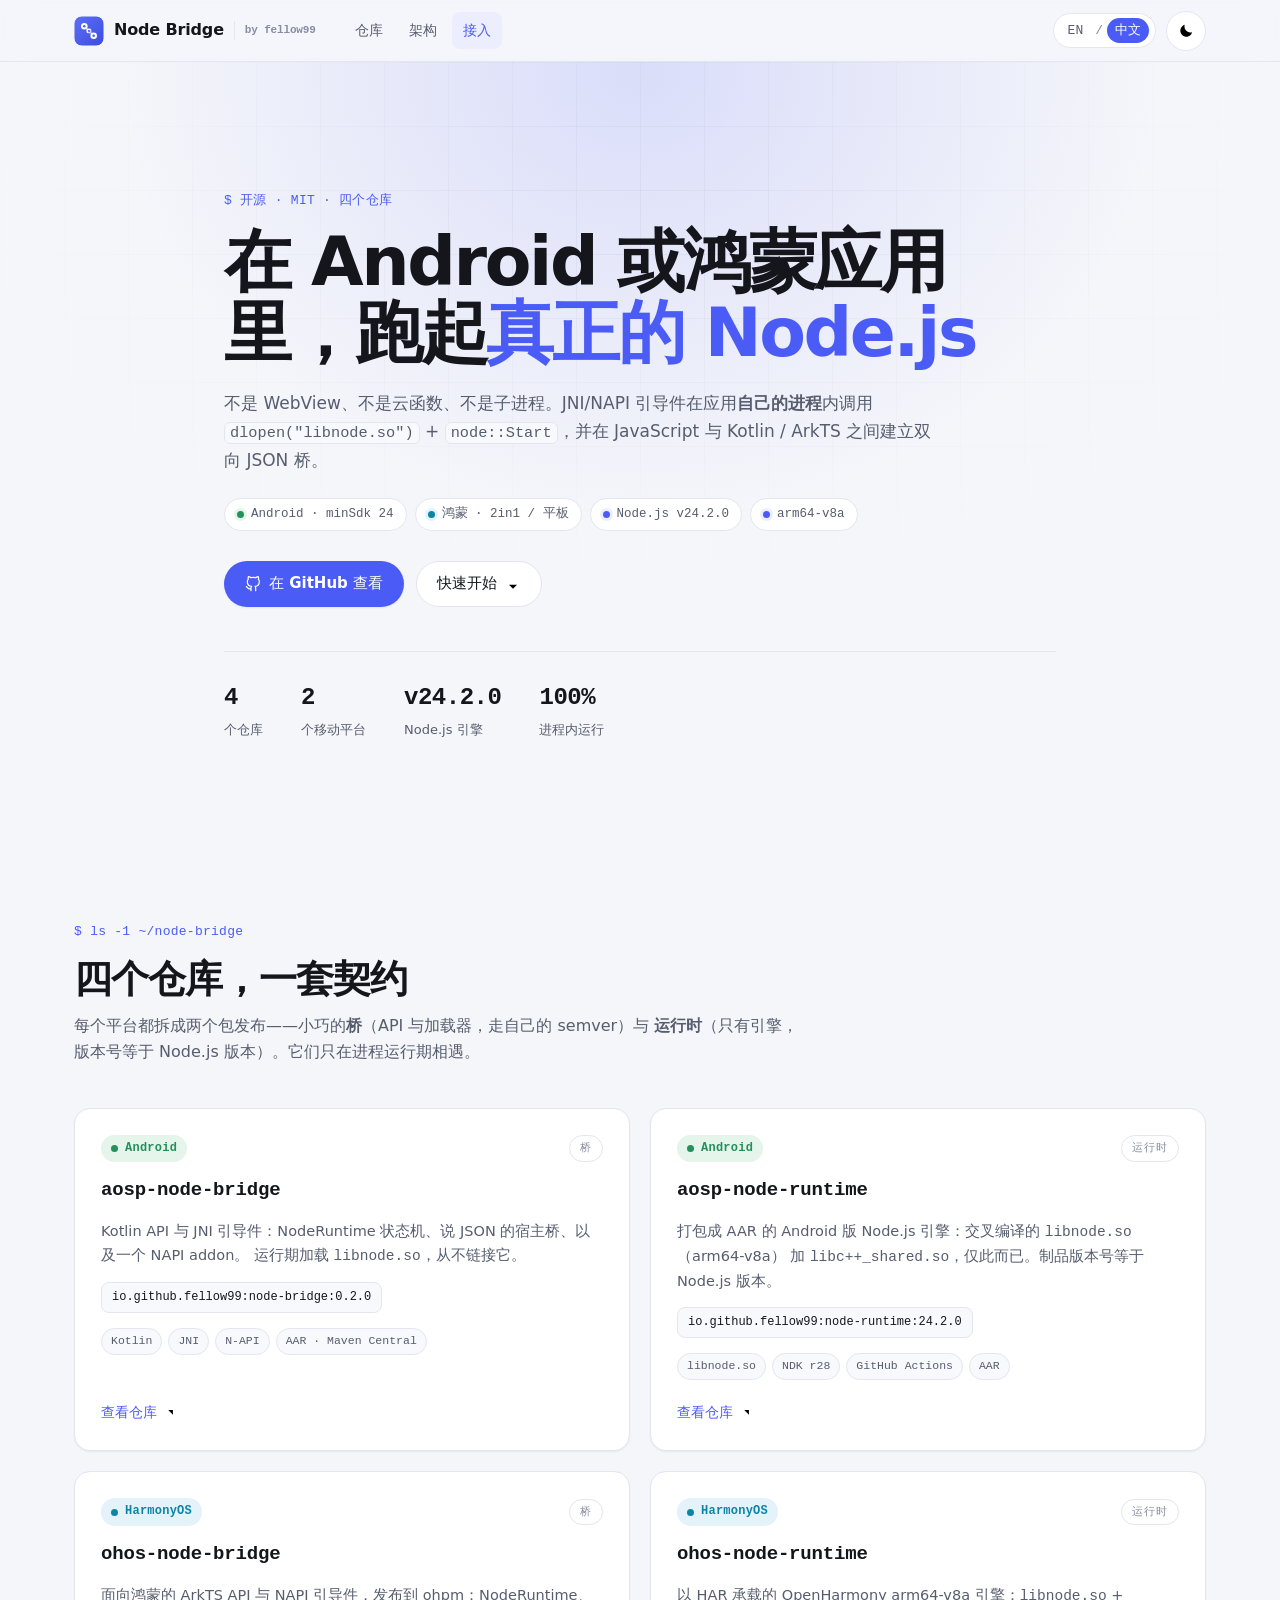
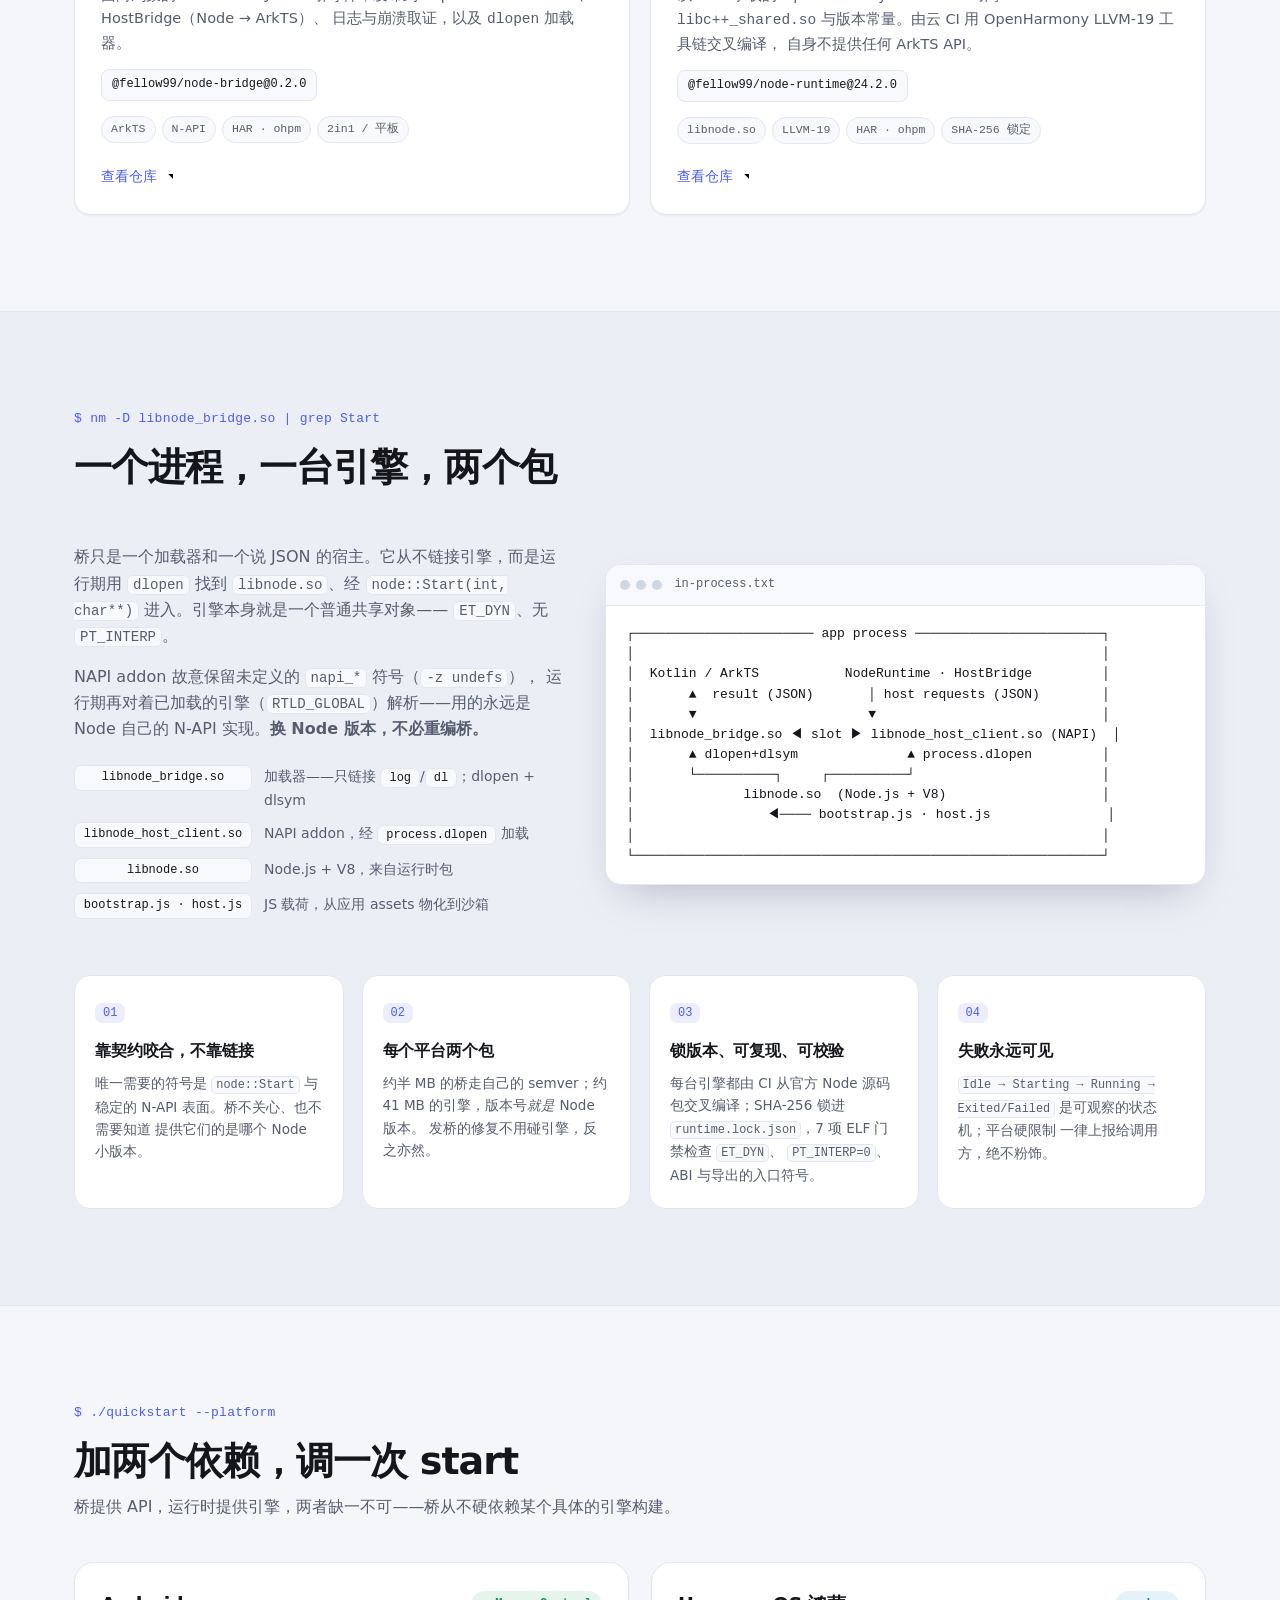
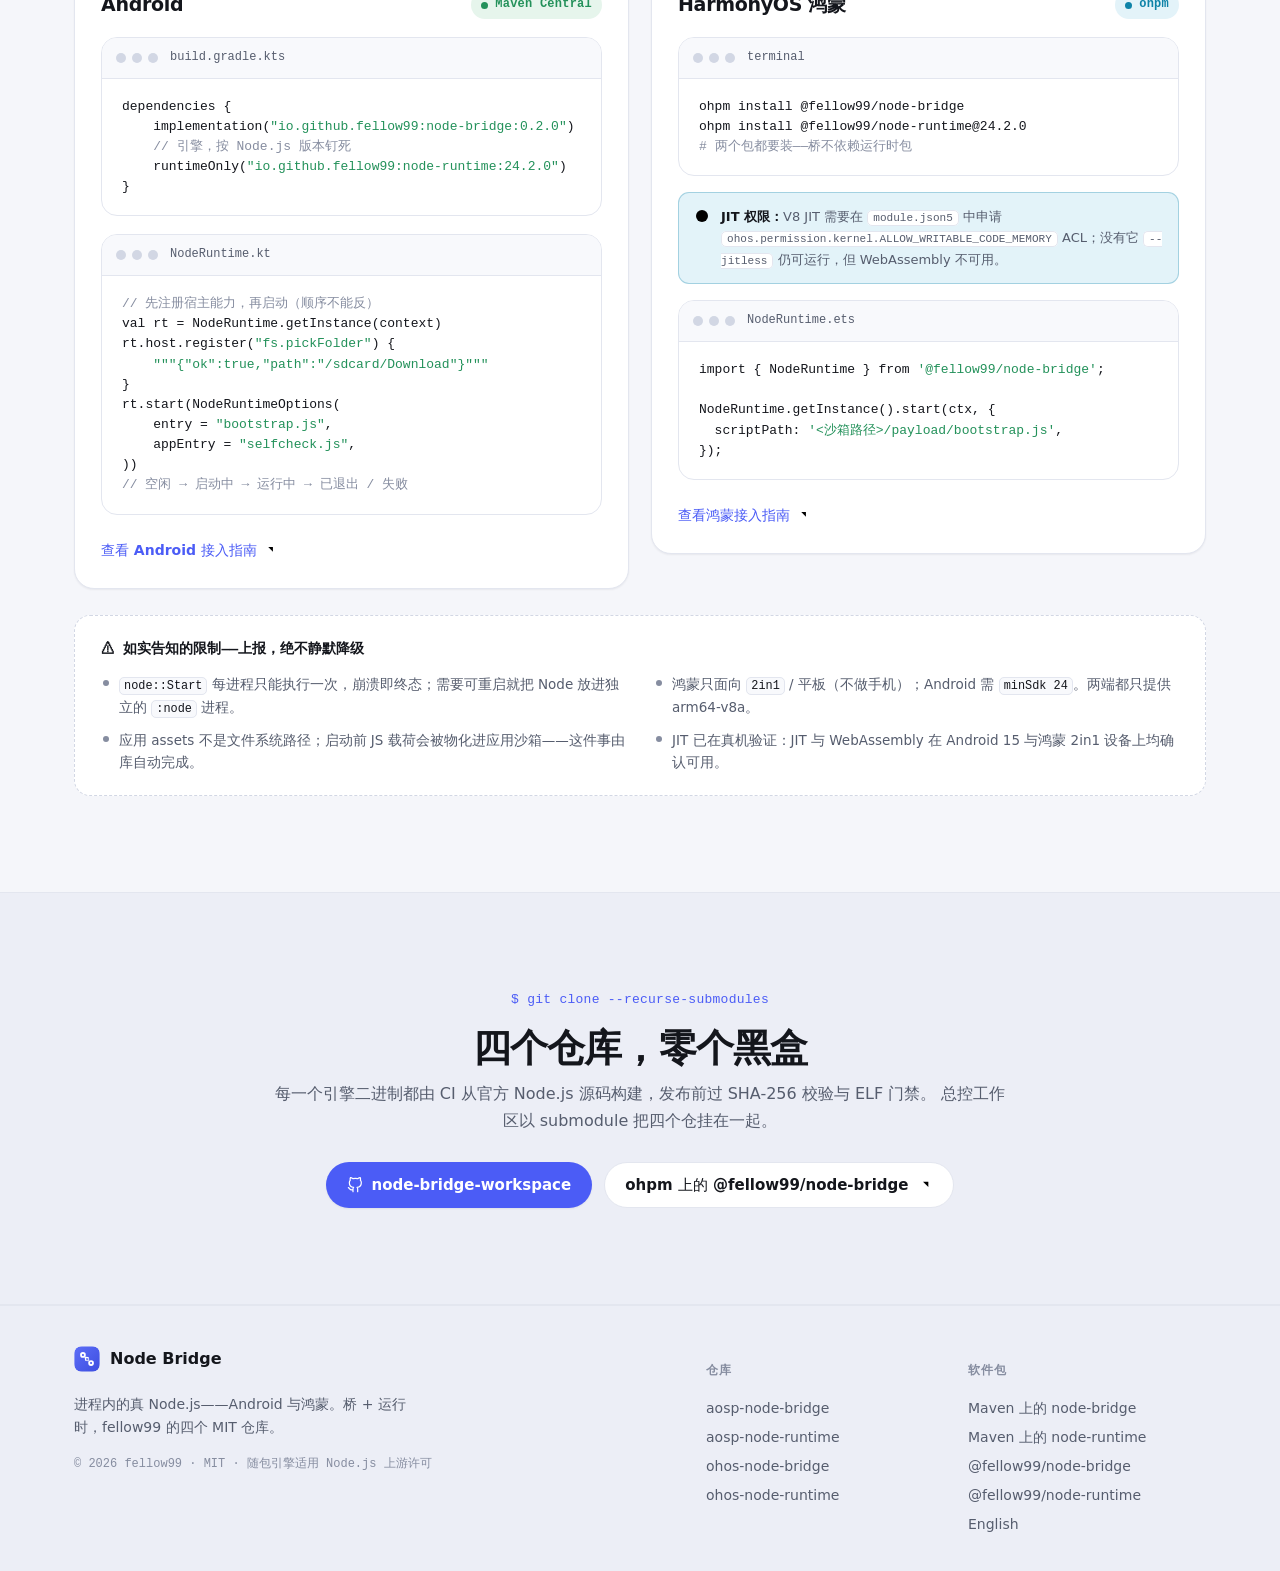
==== index_zh.html @ 724da97b "feat: add bilingual project website with light/dark themes - EN and 中文 static pages introducing the " ====
<!DOCTYPE html>
<html lang="zh-CN" data-theme="light">
<head>
<meta charset="UTF-8">
<meta name="viewport" content="width=device-width, initial-scale=1.0">
<meta name="color-scheme" content="light dark">
<title>Node Bridge — 在 Android 与鸿蒙应用内运行真正的 Node.js</title>
<meta name="description" content="把真正的 Node.js 运行时嵌进 Android 或鸿蒙应用自己的进程：JNI/NAPI 引导件以 dlopen(&quot;libnode.so&quot;) + node::Start 启动，并在 JavaScript 与 Kotlin / ArkTS 之间建立双向 JSON 桥。四个 MIT 仓库：每个平台各一个桥包与运行时包。">
<meta name="theme-color" media="(prefers-color-scheme: light)" content="#f5f6fa">
<meta name="theme-color" media="(prefers-color-scheme: dark)" content="#08090d">
<link rel="canonical" href="https://fellow99.github.io/node-bridge-website/index_zh.html">
<link rel="alternate" hreflang="en" href="https://fellow99.github.io/node-bridge-website/index.html">
<link rel="alternate" hreflang="zh-CN" href="https://fellow99.github.io/node-bridge-website/index_zh.html">
<link rel="alternate" hreflang="x-default" href="https://fellow99.github.io/node-bridge-website/index.html">
<meta property="og:type" content="website">
<meta property="og:site_name" content="Node Bridge">
<meta property="og:title" content="Node Bridge — 在 Android 与鸿蒙应用内运行真正的 Node.js">
<meta property="og:description" content="在应用自己的进程内 dlopen(&quot;libnode.so&quot;) + node::Start。Android（Maven）与鸿蒙（ohpm）各有桥包 + 运行时包，Node v24.2.0，MIT。">
<meta property="og:url" content="https://fellow99.github.io/node-bridge-website/index_zh.html">
<meta property="og:locale" content="zh_CN">
<meta property="og:locale:alternate" content="en_US">
<script>
  /* 首屏渲染前套用已保存的主题，避免闪烁。 */
  (function () {
    var root = document.documentElement;
    try {
      var t = localStorage.getItem('nodebridge-theme');
      if (t !== 'light' && t !== 'dark') {
        t = (window.matchMedia && window.matchMedia('(prefers-color-scheme: dark)').matches) ? 'dark' : 'light';
      }
      root.setAttribute('data-theme', t);
      root.classList.add('js');
      /* 兜底：若延迟脚本始终未执行，则照常显示内容。 */
      window.setTimeout(function () {
        if (!window.__nodebridgeReady) root.classList.remove('js');
      }, 2000);
    } catch (e) { /* 无操作：仍套用 CSS 默认主题 */ }
  })();
</script>
<link rel="stylesheet" href="style.css">
<link rel="icon" type="image/svg+xml" href="images/logo.svg">
</head>
<body>

<a class="skip-link" href="#main">跳到主要内容</a>

<svg class="svg-sprite" aria-hidden="true" focusable="false" style="position:absolute;width:0;height:0;overflow:hidden">
  <symbol id="i-github" viewBox="0 0 24 24">
    <path fill="none" stroke="currentColor" stroke-width="1.8" stroke-linecap="round" stroke-linejoin="round" d="M9 19c-5 1.5-5-2.5-7-3m14 6v-3.87a3.37 3.37 0 0 0-.94-2.61c3.14-.35 6.44-1.54 6.44-7A5.44 5.44 0 0 0 20 4.77 5.07 5.07 0 0 0 19.91 1S18.73.65 16 2.48a13.38 13.38 0 0 0-7 0C6.27.65 5.09 1 5.09 1A5.07 5.07 0 0 0 5 4.77a5.44 5.44 0 0 0-1.5 3.78c0 5.42 3.3 6.61 6.44 7A3.37 3.37 0 0 0 9 18.13V22"/>
  </symbol>
  <symbol id="i-sun" viewBox="0 0 24 24">
    <circle cx="12" cy="12" r="4.2"/>
    <path d="M12 2.5v2.2M12 19.3v2.2M2.5 12h2.2M19.3 12h2.2M5.2 5.2l1.6 1.6M17.2 17.2l1.6 1.6M18.8 5.2l-1.6 1.6M6.8 17.2l-1.6 1.6"/>
  </symbol>
  <symbol id="i-moon" viewBox="0 0 24 24">
    <path d="M20 14.5A8.5 8.5 0 0 1 9.5 4a8.5 8.5 0 1 0 10.5 10.5Z"/>
  </symbol>
  <symbol id="i-external" viewBox="0 0 24 24">
    <path d="M7 17 17 7M9 7h8v8"/>
  </symbol>
  <symbol id="i-arrow" viewBox="0 0 24 24">
    <path d="M12 5v14M6 13l6 6 6-6"/>
  </symbol>
  <symbol id="i-info" viewBox="0 0 24 24">
    <circle cx="12" cy="12" r="9"/>
    <path d="M12 11v5M12 7.6v.2"/>
  </symbol>
</svg>

<header class="site-header">
  <div class="header-inner">
    <a class="brand" href="#top" aria-label="Node Bridge — 回到顶部">
      <img class="brand-logo" src="images/logo.svg" alt="">
      <span class="brand-name">Node Bridge</span>
      <span class="brand-by">by fellow99</span>
    </a>

    <nav class="nav" aria-label="章节">
      <a href="#repos" data-nav>仓库</a>
      <a href="#architecture" data-nav>架构</a>
      <a href="#install" data-nav>接入</a>
    </nav>

    <div class="controls">
      <div class="lang-switch" role="group" aria-label="语言">
        <a class="lang" href="index.html" hreflang="en">EN</a>
        <span class="lang-sep" aria-hidden="true">/</span>
        <a class="lang is-active" href="index_zh.html" hreflang="zh-CN" aria-current="page">中文</a>
      </div>

      <button class="theme-toggle" id="themeToggle" type="button"
              aria-label="切换到暗色主题"
              data-label-dark="切换到暗色主题"
              data-label-light="切换到亮色主题">
        <svg class="icon-sun" aria-hidden="true"><use href="#i-sun"></use></svg>
        <svg class="icon-moon" aria-hidden="true"><use href="#i-moon"></use></svg>
      </button>
    </div>
  </div>
</header>

<main id="main">

  <!-- ============================== HERO ============================== -->
  <section class="hero" id="top">
    <div class="container hero-inner">
      <p class="eyebrow reveal">开源 · MIT · 四个仓库</p>
      <h1 class="hero-title reveal">在 Android 或鸿蒙应用里，跑起<span class="accent">真正的 Node.js</span></h1>
      <p class="hero-lede reveal">
        不是 WebView、不是云函数、不是子进程。JNI/NAPI 引导件在应用<strong>自己的进程</strong>内调用
        <code>dlopen(&quot;libnode.so&quot;)</code> + <code>node::Start</code>，并在 JavaScript 与
        Kotlin / ArkTS 之间建立双向 JSON 桥。
      </p>

      <ul class="chip-row reveal" aria-label="目标平台">
        <li class="chip"><span class="dot dot-android" aria-hidden="true"></span>Android · minSdk 24</li>
        <li class="chip"><span class="dot dot-harmony" aria-hidden="true"></span>鸿蒙 · 2in1 / 平板</li>
        <li class="chip"><span class="dot dot-node" aria-hidden="true"></span>Node.js v24.2.0</li>
        <li class="chip"><span class="dot dot-node" aria-hidden="true"></span>arm64-v8a</li>
      </ul>

      <div class="hero-actions reveal">
        <a class="btn btn-primary" href="https://github.com/fellow99/node-bridge-workspace" target="_blank" rel="noopener">
          <svg aria-hidden="true"><use href="#i-github"></use></svg>
          在 GitHub 查看
        </a>
        <a class="btn btn-ghost" href="#install">
          快速开始
          <svg aria-hidden="true"><use href="#i-arrow"></use></svg>
        </a>
      </div>

      <ul class="stat-strip reveal">
        <li><span class="stat-num">4</span><span class="stat-label">个仓库</span></li>
        <li><span class="stat-num">2</span><span class="stat-label">个移动平台</span></li>
        <li><span class="stat-num">v24.2.0</span><span class="stat-label">Node.js 引擎</span></li>
        <li><span class="stat-num">100%</span><span class="stat-label">进程内运行</span></li>
      </ul>
    </div>
  </section>

  <!-- ============================ REPOS =============================== -->
  <section class="section" id="repos">
    <div class="container">
      <header class="section-head reveal">
        <p class="eyebrow">ls -1 ~/node-bridge</p>
        <h2 class="section-title">四个仓库，一套契约</h2>
        <p class="section-lede">
          每个平台都拆成两个包发布——小巧的<strong>桥</strong>（API 与加载器，走自己的 semver）与
          <strong>运行时</strong>（只有引擎，版本号等于 Node.js 版本）。它们只在进程运行期相遇。
        </p>
      </header>

      <div class="repo-grid">

        <a class="repo-card reveal" href="https://github.com/fellow99/aosp-node-bridge" target="_blank" rel="noopener">
          <div class="card-top">
            <span class="plat-badge plat-android"><span class="dot" aria-hidden="true"></span>Android</span>
            <span class="role-pill">桥</span>
          </div>
          <h3 class="repo-title">aosp-node-bridge</h3>
          <p class="repo-desc">
            Kotlin API 与 JNI 引导件：NodeRuntime 状态机、说 JSON 的宿主桥、以及一个 NAPI addon。
            运行期加载 <code>libnode.so</code>，从不链接它。
          </p>
          <code class="coord-chip">io.github.fellow99:node-bridge:0.2.0</code>
          <ul class="card-tags">
            <li>Kotlin</li><li>JNI</li><li>N-API</li><li>AAR · Maven Central</li>
          </ul>
          <span class="card-link">查看仓库 <svg aria-hidden="true"><use href="#i-external"></use></svg></span>
        </a>

        <a class="repo-card reveal" href="https://github.com/fellow99/aosp-node-runtime" target="_blank" rel="noopener">
          <div class="card-top">
            <span class="plat-badge plat-android"><span class="dot" aria-hidden="true"></span>Android</span>
            <span class="role-pill">运行时</span>
          </div>
          <h3 class="repo-title">aosp-node-runtime</h3>
          <p class="repo-desc">
            打包成 AAR 的 Android 版 Node.js 引擎：交叉编译的 <code>libnode.so</code>（arm64-v8a）
            加 <code>libc++_shared.so</code>，仅此而已。制品版本号等于 Node.js 版本。
          </p>
          <code class="coord-chip">io.github.fellow99:node-runtime:24.2.0</code>
          <ul class="card-tags">
            <li>libnode.so</li><li>NDK r28</li><li>GitHub Actions</li><li>AAR</li>
          </ul>
          <span class="card-link">查看仓库 <svg aria-hidden="true"><use href="#i-external"></use></svg></span>
        </a>

        <a class="repo-card reveal" href="https://github.com/fellow99/ohos-node-bridge" target="_blank" rel="noopener">
          <div class="card-top">
            <span class="plat-badge plat-harmony"><span class="dot" aria-hidden="true"></span>HarmonyOS</span>
            <span class="role-pill">桥</span>
          </div>
          <h3 class="repo-title">ohos-node-bridge</h3>
          <p class="repo-desc">
            面向鸿蒙的 ArkTS API 与 NAPI 引导件，发布到 ohpm：NodeRuntime、HostBridge（Node → ArkTS）、
            日志与崩溃取证，以及 <code>dlopen</code> 加载器。
          </p>
          <code class="coord-chip">@fellow99/node-bridge@0.2.0</code>
          <ul class="card-tags">
            <li>ArkTS</li><li>N-API</li><li>HAR · ohpm</li><li>2in1 / 平板</li>
          </ul>
          <span class="card-link">查看仓库 <svg aria-hidden="true"><use href="#i-external"></use></svg></span>
        </a>

        <a class="repo-card reveal" href="https://github.com/fellow99/ohos-node-runtime" target="_blank" rel="noopener">
          <div class="card-top">
            <span class="plat-badge plat-harmony"><span class="dot" aria-hidden="true"></span>HarmonyOS</span>
            <span class="role-pill">运行时</span>
          </div>
          <h3 class="repo-title">ohos-node-runtime</h3>
          <p class="repo-desc">
            以 HAR 承载的 OpenHarmony arm64-v8a 引擎：<code>libnode.so</code> +
            <code>libc++_shared.so</code> 与版本常量。由云 CI 用 OpenHarmony LLVM-19 工具链交叉编译，
            自身不提供任何 ArkTS API。
          </p>
          <code class="coord-chip">@fellow99/node-runtime@24.2.0</code>
          <ul class="card-tags">
            <li>libnode.so</li><li>LLVM-19</li><li>HAR · ohpm</li><li>SHA-256 锁定</li>
          </ul>
          <span class="card-link">查看仓库 <svg aria-hidden="true"><use href="#i-external"></use></svg></span>
        </a>

      </div>
    </div>
  </section>

  <!-- ========================== ARCHITECTURE ========================== -->
  <section class="section tint-bg" id="architecture">
    <div class="container">
      <header class="section-head reveal">
        <p class="eyebrow">nm -D libnode_bridge.so | grep Start</p>
        <h2 class="section-title">一个进程，一台引擎，两个包</h2>
      </header>

      <div class="arch-grid">
        <div class="arch-copy reveal">
          <p>
            桥只是一个加载器和一个说 JSON 的宿主。它从不链接引擎，而是运行期用
            <code>dlopen</code> 找到 <code>libnode.so</code>、经
            <code>node::Start(int, char**)</code> 进入。引擎本身就是一个普通共享对象——
            <code>ET_DYN</code>、无 <code>PT_INTERP</code>。
          </p>
          <p>
            NAPI addon 故意保留未定义的 <code>napi_*</code> 符号（<code>-z undefs</code>），
            运行期再对着已加载的引擎（<code>RTLD_GLOBAL</code>）解析——用的永远是 Node 自己的
            N-API 实现。<strong>换 Node 版本，不必重编桥。</strong>
          </p>
          <ul class="legend">
            <li><code>libnode_bridge.so</code><span>加载器——只链接 <code>log</code>/<code>dl</code>；dlopen + dlsym</span></li>
            <li><code>libnode_host_client.so</code><span>NAPI addon，经 <code>process.dlopen</code> 加载</span></li>
            <li><code>libnode.so</code><span>Node.js + V8，来自运行时包</span></li>
            <li><code>bootstrap.js · host.js</code><span>JS 载荷，从应用 assets 物化到沙箱</span></li>
          </ul>
        </div>

        <figure class="codewin reveal" aria-label="进程内架构示意图">
          <div class="codewin-bar">
            <span class="codewin-dots" aria-hidden="true"><i></i><i></i><i></i></span>
            <span class="codewin-name">in-process.txt</span>
          </div>
<pre class="codewin-body" aria-hidden="true">┌─────────────────────── app process ────────────────────────┐
│                                                            │
│  Kotlin / ArkTS           NodeRuntime · HostBridge         │
│       ▲  result (JSON)       │ host requests (JSON)        │
│       ▼                      ▼                             │
│  libnode_bridge.so ◀ slot ▶ libnode_host_client.so (NAPI)  │
│       ▲ dlopen+dlsym              ▲ process.dlopen         │
│       └──────────┐     ┌──────────┘                        │
│              libnode.so  (Node.js + V8)                    │
│                 ◀──── bootstrap.js · host.js               │
│                                                            │
└────────────────────────────────────────────────────────────┘</pre>
        </figure>
      </div>

      <div class="principles">
        <article class="principle reveal">
          <span class="principle-num">01</span>
          <h3>靠契约咬合，不靠链接</h3>
          <p>
            唯一需要的符号是 <code>node::Start</code> 与稳定的 N-API 表面。桥不关心、也不需要知道
            提供它们的是哪个 Node 小版本。
          </p>
        </article>
        <article class="principle reveal">
          <span class="principle-num">02</span>
          <h3>每个平台两个包</h3>
          <p>
            约半 MB 的桥走自己的 semver；约 41&nbsp;MB 的引擎，版本号<em>就是</em> Node 版本。
            发桥的修复不用碰引擎，反之亦然。
          </p>
        </article>
        <article class="principle reveal">
          <span class="principle-num">03</span>
          <h3>锁版本、可复现、可校验</h3>
          <p>
            每台引擎都由 CI 从官方 Node 源码包交叉编译；SHA-256 锁进
            <code>runtime.lock.json</code>，7 项 ELF 门禁检查 <code>ET_DYN</code>、
            <code>PT_INTERP=0</code>、ABI 与导出的入口符号。
          </p>
        </article>
        <article class="principle reveal">
          <span class="principle-num">04</span>
          <h3>失败永远可见</h3>
          <p>
            <code>Idle → Starting → Running → Exited/Failed</code> 是可观察的状态机；平台硬限制
            一律上报给调用方，绝不粉饰。
          </p>
        </article>
      </div>
    </div>
  </section>

  <!-- ============================ INSTALL ============================= -->
  <section class="section" id="install">
    <div class="container">
      <header class="section-head reveal">
        <p class="eyebrow">./quickstart --platform</p>
        <h2 class="section-title">加两个依赖，调一次 start</h2>
        <p class="section-lede">
          桥提供 API，运行时提供引擎，两者缺一不可——桥从不硬依赖某个具体的引擎构建。
        </p>
      </header>

      <div class="install-grid">

        <article class="install-card reveal">
          <div class="install-head">
            <h3>Android</h3>
            <span class="plat-badge plat-android"><span class="dot" aria-hidden="true"></span>Maven Central</span>
          </div>

          <figure class="codewin">
            <div class="codewin-bar">
              <span class="codewin-dots" aria-hidden="true"><i></i><i></i><i></i></span>
              <span class="codewin-name">build.gradle.kts</span>
            </div>
<pre class="codewin-body">dependencies {
    implementation(<span class="s">"io.github.fellow99:node-bridge:0.2.0"</span>)
    <span class="c">// 引擎，按 Node.js 版本钉死</span>
    runtimeOnly(<span class="s">"io.github.fellow99:node-runtime:24.2.0"</span>)
}</pre>
          </figure>

          <figure class="codewin">
            <div class="codewin-bar">
              <span class="codewin-dots" aria-hidden="true"><i></i><i></i><i></i></span>
              <span class="codewin-name">NodeRuntime.kt</span>
            </div>
<pre class="codewin-body"><span class="c">// 先注册宿主能力，再启动（顺序不能反）</span>
val rt = NodeRuntime.getInstance(context)
rt.host.register(<span class="s">"fs.pickFolder"</span>) {
    <span class="s">"""{"ok":true,"path":"/sdcard/Download"}"""</span>
}
rt.start(NodeRuntimeOptions(
    entry = <span class="s">"bootstrap.js"</span>,
    appEntry = <span class="s">"selfcheck.js"</span>,
))
<span class="c">// 空闲 → 启动中 → 运行中 → 已退出 / 失败</span></pre>
          </figure>

          <a class="card-link" href="https://github.com/fellow99/aosp-node-bridge/blob/main/README_zh.md#快速开始" target="_blank" rel="noopener">
            查看 Android 接入指南 <svg aria-hidden="true"><use href="#i-external"></use></svg>
          </a>
        </article>

        <article class="install-card reveal">
          <div class="install-head">
            <h3>HarmonyOS 鸿蒙</h3>
            <span class="plat-badge plat-harmony"><span class="dot" aria-hidden="true"></span>ohpm</span>
          </div>

          <figure class="codewin">
            <div class="codewin-bar">
              <span class="codewin-dots" aria-hidden="true"><i></i><i></i><i></i></span>
              <span class="codewin-name">terminal</span>
            </div>
<pre class="codewin-body">ohpm install @fellow99/node-bridge
ohpm install @fellow99/node-runtime@24.2.0
<span class="c"># 两个包都要装——桥不依赖运行时包</span></pre>
          </figure>

          <div class="callout">
            <span class="callout-icon" aria-hidden="true"><svg><use href="#i-info"></use></svg></span>
            <span>
              <strong>JIT 权限：</strong>V8 JIT 需要在 <code>module.json5</code> 中申请
              <code>ohos.permission.kernel.ALLOW_WRITABLE_CODE_MEMORY</code> ACL；没有它
              <code>--jitless</code> 仍可运行，但 WebAssembly 不可用。
            </span>
          </div>

          <figure class="codewin">
            <div class="codewin-bar">
              <span class="codewin-dots" aria-hidden="true"><i></i><i></i><i></i></span>
              <span class="codewin-name">NodeRuntime.ets</span>
            </div>
<pre class="codewin-body">import { NodeRuntime } from <span class="s">'@fellow99/node-bridge'</span>;

NodeRuntime.getInstance().start(ctx, {
  scriptPath: <span class="s">'&lt;沙箱路径&gt;/payload/bootstrap.js'</span>,
});</pre>
          </figure>

          <a class="card-link" href="https://github.com/fellow99/ohos-node-bridge#消费方接入三步" target="_blank" rel="noopener">
            查看鸿蒙接入指南 <svg aria-hidden="true"><use href="#i-external"></use></svg>
          </a>
        </article>

      </div>

      <div class="constraints reveal">
        <h3>如实告知的限制——上报，绝不静默降级</h3>
        <ul>
          <li><code>node::Start</code> 每进程只能执行一次，崩溃即终态；需要可重启就把 Node 放进独立的 <code>:node</code> 进程。</li>
          <li>鸿蒙只面向 <code>2in1</code> / 平板（不做手机）；Android 需 <code>minSdk 24</code>。两端都只提供 arm64-v8a。</li>
          <li>应用 assets 不是文件系统路径；启动前 JS 载荷会被物化进应用沙箱——这件事由库自动完成。</li>
          <li>JIT 已在真机验证：JIT 与 WebAssembly 在 Android 15 与鸿蒙 2in1 设备上均确认可用。</li>
        </ul>
      </div>
    </div>
  </section>

  <!-- ============================ CTA BAND ============================ -->
  <section class="section tint-bg cta-band">
    <div class="container">
      <header class="section-head reveal">
        <p class="eyebrow">git clone --recurse-submodules</p>
        <h2 class="section-title">四个仓库，零个黑盒</h2>
        <p class="section-lede">
          每一个引擎二进制都由 CI 从官方 Node.js 源码构建，发布前过 SHA-256 校验与 ELF 门禁。
          总控工作区以 submodule 把四个仓挂在一起。
        </p>
      </header>
      <div class="hero-actions reveal">
        <a class="btn btn-primary" href="https://github.com/fellow99/node-bridge-workspace" target="_blank" rel="noopener">
          <svg aria-hidden="true"><use href="#i-github"></use></svg>
          node-bridge-workspace
        </a>
        <a class="btn btn-ghost" href="https://ohpm.openharmony.cn/#/cn/detail/@fellow99%2Fnode-bridge" target="_blank" rel="noopener">
          ohpm 上的 @fellow99/node-bridge
          <svg aria-hidden="true"><use href="#i-external"></use></svg>
        </a>
      </div>
    </div>
  </section>

</main>

<footer class="site-footer">
  <div class="container footer-grid">
    <div>
      <div class="footer-brand">
        <img class="brand-logo" src="images/logo.svg" alt="">
        <span>Node Bridge</span>
      </div>
      <p class="footer-one">进程内的真 Node.js——Android 与鸿蒙。桥 + 运行时，fellow99 的四个 MIT 仓库。</p>
      <p class="footer-copy">© <span data-year>2026</span> fellow99 · MIT · 随包引擎适用 Node.js 上游许可</p>
    </div>

    <div class="footer-cols">
      <nav class="footer-col" aria-label="仓库">
        <h4>仓库</h4>
        <a href="https://github.com/fellow99/aosp-node-bridge" target="_blank" rel="noopener">aosp-node-bridge</a>
        <a href="https://github.com/fellow99/aosp-node-runtime" target="_blank" rel="noopener">aosp-node-runtime</a>
        <a href="https://github.com/fellow99/ohos-node-bridge" target="_blank" rel="noopener">ohos-node-bridge</a>
        <a href="https://github.com/fellow99/ohos-node-runtime" target="_blank" rel="noopener">ohos-node-runtime</a>
      </nav>
      <nav class="footer-col" aria-label="包">
        <h4>软件包</h4>
        <a href="https://central.sonatype.com/artifact/io.github.fellow99/node-bridge" target="_blank" rel="noopener">Maven 上的 node-bridge</a>
        <a href="https://central.sonatype.com/artifact/io.github.fellow99/node-runtime" target="_blank" rel="noopener">Maven 上的 node-runtime</a>
        <a href="https://ohpm.openharmony.cn/#/cn/detail/@fellow99%2Fnode-bridge" target="_blank" rel="noopener">@fellow99/node-bridge</a>
        <a href="https://ohpm.openharmony.cn/#/cn/detail/@fellow99%2Fnode-runtime" target="_blank" rel="noopener">@fellow99/node-runtime</a>
        <a href="index.html" hreflang="en">English</a>
      </nav>
    </div>
  </div>
</footer>

<script src="script.js"></script>
</body>
</html>
---- style.css ----
/* ============================================================
   Node Bridge — project site
   Aesthetic: "engineering index" — monospace labels, hairline
   borders, a single indigo accent, token-driven dual theme.
   Palette aligned with fellow99.github.io / dsh-desktop-website.
   No frameworks, no external requests, offline-safe.
   ============================================================ */

/* ---------- Design tokens: light (default) ---------- */
:root {
  color-scheme: light;
  --bg:          #f5f6fa;
  --bg-soft:     #eceef6;
  --surface:     #ffffff;
  --surface-2:   #f8f9fc;
  --text:        #14161c;
  --muted:       #565d6e;
  --faint:       #868da0;
  --hairline:    #e3e6ef;
  --hairline-strong: #d2d7e4;

  --accent:        #4b5cf6;
  --accent-strong: #3a4ae0;
  --accent-ink:    #ffffff;
  --accent-soft:   #eceefe;
  --accent-line:   rgba(75, 92, 246, 0.42);
  --glow:          rgba(75, 92, 246, 0.16);
  --grid:          rgba(20, 24, 50, 0.045);
  --header-bg:     rgba(245, 246, 250, 0.82);

  /* platform semantic hues (used sparingly: dot + small label) */
  --android:       #23915a;
  --android-soft:  #e6f5ec;
  --harmony:       #0e83a8;
  --harmony-soft:  #e3f3f9;

  --shadow-sm: 0 1px 2px rgba(16, 20, 40, 0.06);
  --shadow-md: 0 10px 30px -16px rgba(16, 20, 40, 0.28);
  --shadow-lg: 0 28px 64px -30px rgba(16, 20, 40, 0.36);
  --code-shadow: 0 18px 42px -18px rgba(16, 20, 40, 0.28);

  --radius:    16px;
  --radius-sm: 11px;
  --radius-xs: 8px;
  --radius-lg: 20px;
  --header-h:  62px;
  --container: 1180px;
  --ease:      cubic-bezier(0.22, 0.61, 0.36, 1);

  --font-sans: system-ui, -apple-system, "Segoe UI", Roboto, "Helvetica Neue",
               "PingFang SC", "Hiragino Sans GB", "Microsoft YaHei", "Noto Sans SC", sans-serif;
  --font-mono: ui-monospace, SFMono-Regular, "SF Mono", Menlo, Consolas,
               "Cascadia Code", "JetBrains Mono", "Fira Code", "Courier New", monospace;
}

/* ---------- Design tokens: dark ---------- */
html[data-theme="dark"] {
  color-scheme: dark;
  --bg:          #08090d;
  --bg-soft:     #0d0f16;
  --surface:     #101319;
  --surface-2:   #151922;
  --text:        #eceef4;
  --muted:       #9aa1b2;
  --faint:       #6b7286;
  --hairline:    #20242f;
  --hairline-strong: #2e3646;

  --accent:        #8290ff;
  --accent-strong: #95a7ff;
  --accent-ink:    #0a0b10;
  --accent-soft:   #161a29;
  --accent-line:   rgba(130, 144, 255, 0.48);
  --glow:          rgba(130, 144, 255, 0.20);
  --grid:          rgba(255, 255, 255, 0.035);
  --header-bg:     rgba(8, 9, 13, 0.78);

  --android:       #46c987;
  --android-soft:  #12241b;
  --harmony:       #44c6e6;
  --harmony-soft:  #0f242c;

  --shadow-sm: 0 1px 2px rgba(0, 0, 0, 0.45);
  --shadow-md: 0 12px 32px -16px rgba(0, 0, 0, 0.72);
  --shadow-lg: 0 32px 72px -32px rgba(0, 0, 0, 0.9);
  --code-shadow: 0 22px 48px -20px rgba(0, 0, 0, 0.75);
}

/* no-JS fallback: mirror the dark token set from the OS preference. */
@media (prefers-color-scheme: dark) {
  :root:not([data-theme]) {
    color-scheme: dark;
    --bg:#08090d; --bg-soft:#0d0f16; --surface:#101319; --surface-2:#151922;
    --text:#eceef4; --muted:#9aa1b2; --faint:#6b7286; --hairline:#20242f;
    --hairline-strong:#2e3646;
    --accent:#8290ff; --accent-strong:#95a7ff; --accent-ink:#0a0b10;
    --accent-soft:#161a29; --accent-line:rgba(130,144,255,.48);
    --glow:rgba(130,144,255,.20); --grid:rgba(255,255,255,.035);
    --header-bg:rgba(8,9,13,.78);
    --android:#46c987; --android-soft:#12241b;
    --harmony:#44c6e6; --harmony-soft:#0f242c;
    --shadow-sm:0 1px 2px rgba(0,0,0,.45);
    --shadow-md:0 12px 32px -16px rgba(0,0,0,.72);
    --shadow-lg:0 32px 72px -32px rgba(0,0,0,.9);
    --code-shadow:0 22px 48px -20px rgba(0,0,0,.75);
  }
}

/* ---------- Reset & base ---------- */
*, *::before, *::after { box-sizing: border-box; }

html {
  scroll-behavior: smooth;
  scroll-padding-top: calc(var(--header-h) + 20px);
  -webkit-text-size-adjust: 100%;
}

body {
  margin: 0;
  background: var(--bg);
  color: var(--text);
  font-family: var(--font-sans);
  font-size: 16px;
  line-height: 1.65;
  -webkit-font-smoothing: antialiased;
  text-rendering: optimizeLegibility;
  transition: background-color 0.3s var(--ease), color 0.3s var(--ease);
}

h1, h2, h3, p, ul, ol, figure { margin: 0; }
ul, ol { padding: 0; list-style: none; }
img, svg { display: block; }

a { color: var(--accent); text-decoration: none; }
a:hover { text-decoration: underline; }

code, pre { font-family: var(--font-mono); }

::selection { background: var(--accent); color: var(--accent-ink); }

:focus-visible {
  outline: 2px solid var(--accent);
  outline-offset: 3px;
  border-radius: 4px;
}

.skip-link {
  position: absolute;
  left: 12px; top: -60px;
  z-index: 200;
  padding: 0.55rem 1rem;
  background: var(--accent);
  color: var(--accent-ink);
  font-size: 0.85rem;
  font-weight: 600;
  border-radius: 0 0 var(--radius-xs) var(--radius-xs);
  transition: top 0.2s var(--ease);
}
.skip-link:focus { top: 0; }

.container {
  width: 100%;
  max-width: var(--container);
  margin-inline: auto;
  padding-inline: 24px;
}

/* ---------- Header ---------- */
.site-header {
  position: sticky;
  top: 0;
  z-index: 50;
  height: var(--header-h);
  border-bottom: 1px solid var(--hairline);
  background: var(--header-bg);
  -webkit-backdrop-filter: saturate(180%) blur(14px);
  backdrop-filter: saturate(180%) blur(14px);
}

.header-inner {
  display: flex;
  align-items: center;
  gap: 20px;
  height: 100%;
  max-width: var(--container);
  margin-inline: auto;
  padding-inline: 24px;
}

.brand {
  display: inline-flex;
  align-items: center;
  gap: 10px;
  color: var(--text);
  font-weight: 650;
  letter-spacing: -0.01em;
  white-space: nowrap;
}
.brand:hover { text-decoration: none; }
.brand-logo { width: 30px; height: 30px; border-radius: 8px; flex: none; }
.brand-name { font-size: 16px; }
.brand-by {
  font-family: var(--font-mono);
  font-size: 11px;
  color: var(--faint);
  border-left: 1px solid var(--hairline);
  padding-left: 10px;
}

.nav { display: flex; gap: 4px; margin-left: 8px; }
.nav a {
  color: var(--muted);
  font-size: 14px;
  padding: 7px 11px;
  border-radius: 8px;
  transition: color 0.2s var(--ease), background-color 0.2s var(--ease);
}
.nav a:hover { color: var(--text); background: var(--surface-2); text-decoration: none; }
.nav a.is-active { color: var(--accent); background: var(--accent-soft); }

.controls { display: flex; align-items: center; gap: 10px; margin-left: auto; }

.lang-switch {
  display: inline-flex;
  align-items: center;
  gap: 4px;
  font-family: var(--font-mono);
  font-size: 13px;
  border: 1px solid var(--hairline);
  border-radius: 999px;
  padding: 4px 6px;
  background: var(--surface);
}
.lang {
  color: var(--muted);
  padding: 2px 8px;
  border-radius: 999px;
  transition: color 0.2s var(--ease), background-color 0.2s var(--ease);
}
.lang:hover { color: var(--text); text-decoration: none; }
.lang.is-active { color: var(--accent-ink); background: var(--accent); }
.lang-sep { color: var(--faint); }

.theme-toggle {
  display: inline-grid;
  place-items: center;
  width: 40px;
  height: 40px;
  border: 1px solid var(--hairline);
  border-radius: 999px;
  background: var(--surface);
  color: var(--text);
  cursor: pointer;
  transition: border-color 0.2s var(--ease), transform 0.2s var(--ease);
}
.theme-toggle:hover { border-color: var(--accent-line); transform: translateY(-1px); }
.theme-toggle svg { width: 17px; height: 17px; }
.theme-toggle .icon-sun { display: none; }
.theme-toggle .icon-moon { display: block; }
html[data-theme="dark"] .theme-toggle .icon-sun { display: block; }
html[data-theme="dark"] .theme-toggle .icon-moon { display: none; }

/* ---------- Hero ---------- */
.hero {
  position: relative;
  overflow: hidden;
  padding: clamp(64px, 10vw, 128px) 0 clamp(48px, 7vw, 84px);
}
.hero::before {
  content: "";
  position: absolute;
  inset: -50% 0 auto;
  height: 150%;
  background: radial-gradient(58% 56% at 50% 34%, var(--glow), transparent 70%);
  pointer-events: none;
}
.hero::after {
  content: "";
  position: absolute;
  inset: 0;
  background-image:
    linear-gradient(var(--grid) 1px, transparent 1px),
    linear-gradient(90deg, var(--grid) 1px, transparent 1px);
  background-size: 64px 64px;
  -webkit-mask-image: radial-gradient(72% 62% at 50% 22%, #000, transparent 74%);
  mask-image: radial-gradient(72% 62% at 50% 22%, #000, transparent 74%);
  pointer-events: none;
}
.hero-inner { position: relative; z-index: 1; max-width: 880px; }

.eyebrow {
  font-family: var(--font-mono);
  font-size: 13px;
  letter-spacing: 0.02em;
  color: var(--accent);
  margin-bottom: 16px;
}
.eyebrow::before { content: "$ "; }

.hero-title {
  font-size: clamp(40px, 7.2vw, 68px);
  line-height: 1.04;
  letter-spacing: -0.035em;
  font-weight: 750;
  text-wrap: balance;
}
.hero-title .accent { color: var(--accent); }

.hero-lede {
  margin-top: 20px;
  max-width: 66ch;
  font-size: 17px;
  color: var(--muted);
}
.hero-lede code {
  font-size: 0.9em;
  padding: 1px 5px;
  border-radius: 6px;
  background: var(--surface-2);
  border: 1px solid var(--hairline);
}

.chip-row {
  display: flex;
  flex-wrap: wrap;
  gap: 8px;
  margin-top: 24px;
}
.chip {
  display: inline-flex;
  align-items: center;
  gap: 7px;
  font-family: var(--font-mono);
  font-size: 12.5px;
  color: var(--muted);
  background: var(--surface);
  border: 1px solid var(--hairline);
  border-radius: 999px;
  padding: 5px 12px;
}
.chip .dot { width: 7px; height: 7px; border-radius: 50%; flex: none; }
.dot-android { background: var(--android); box-shadow: 0 0 0 3px var(--android-soft); }
.dot-harmony { background: var(--harmony); box-shadow: 0 0 0 3px var(--harmony-soft); }
.dot-node { background: var(--accent); box-shadow: 0 0 0 3px var(--accent-soft); }

.hero-actions { display: flex; flex-wrap: wrap; gap: 12px; margin-top: 30px; }

.btn {
  display: inline-flex;
  align-items: center;
  gap: 8px;
  min-height: 46px;
  padding: 0 20px;
  border-radius: 999px;
  font-size: 15px;
  font-weight: 560;
  border: 1px solid transparent;
  cursor: pointer;
  transition: transform 0.2s var(--ease), background-color 0.2s var(--ease),
              border-color 0.2s var(--ease), box-shadow 0.2s var(--ease);
}
.btn:hover { text-decoration: none; transform: translateY(-2px); }
.btn svg { width: 16px; height: 16px; }

.btn-primary { background: var(--accent); color: var(--accent-ink); box-shadow: var(--shadow-sm); }
.btn-primary:hover { background: var(--accent-strong); box-shadow: var(--shadow-md); }
.btn-ghost { background: var(--surface); color: var(--text); border-color: var(--hairline); }
.btn-ghost:hover { border-color: var(--accent-line); }

.stat-strip {
  display: flex;
  flex-wrap: wrap;
  gap: 14px 38px;
  margin-top: 44px;
  padding-top: 26px;
  border-top: 1px solid var(--hairline);
}
.stat-strip li { display: flex; flex-direction: column; gap: 2px; }
.stat-num {
  font-family: var(--font-mono);
  font-size: 24px;
  font-weight: 600;
  letter-spacing: -0.02em;
}
.stat-label { font-size: 13px; color: var(--muted); }

/* ---------- Section shell ---------- */
.section { padding: clamp(56px, 8vw, 96px) 0; }
.section-head { max-width: 740px; margin-bottom: 42px; }
.section-title {
  font-size: clamp(28px, 4vw, 38px);
  line-height: 1.12;
  letter-spacing: -0.025em;
  font-weight: 720;
  text-wrap: balance;
}
.section-lede { margin-top: 12px; font-size: 16px; color: var(--muted); }

.tint-bg { background: var(--bg-soft); border-block: 1px solid var(--hairline); }

/* ---------- Repo cards ---------- */
.repo-grid {
  display: grid;
  grid-template-columns: repeat(2, minmax(0, 1fr));
  gap: 20px;
}

.repo-card {
  position: relative;
  display: flex;
  flex-direction: column;
  gap: 13px;
  padding: 26px;
  color: var(--text);
  background: var(--surface);
  border: 1px solid var(--hairline);
  border-radius: var(--radius);
  box-shadow: var(--shadow-sm);
  transition: transform 0.3s var(--ease), border-color 0.3s var(--ease),
              box-shadow 0.3s var(--ease);
}
.repo-card:hover {
  text-decoration: none;
  transform: translateY(-3px);
  border-color: var(--accent-line);
  box-shadow: var(--shadow-lg);
}
.repo-card::after {
  content: "";
  position: absolute;
  inset: 0;
  border-radius: inherit;
  background: radial-gradient(120% 90% at 50% -30%, var(--glow), transparent 62%);
  opacity: 0;
  transition: opacity 0.35s var(--ease);
  pointer-events: none;
}
.repo-card:hover::after { opacity: 1; }

.card-top { display: flex; align-items: center; justify-content: space-between; gap: 10px; }

.plat-badge {
  display: inline-flex;
  align-items: center;
  gap: 7px;
  font-family: var(--font-mono);
  font-size: 12px;
  font-weight: 600;
  letter-spacing: 0.02em;
  padding: 4px 10px;
  border-radius: 999px;
}
.plat-badge .dot { width: 7px; height: 7px; border-radius: 50%; flex: none; }
.plat-android { color: var(--android); background: var(--android-soft); }
.plat-android .dot { background: var(--android); }
.plat-harmony { color: var(--harmony); background: var(--harmony-soft); }
.plat-harmony .dot { background: var(--harmony); }

.role-pill {
  font-family: var(--font-mono);
  font-size: 11px;
  letter-spacing: 0.08em;
  text-transform: uppercase;
  color: var(--faint);
  border: 1px solid var(--hairline);
  border-radius: 999px;
  padding: 3px 10px;
}

.repo-title {
  font-family: var(--font-mono);
  font-size: 19px;
  font-weight: 600;
  letter-spacing: -0.01em;
}
.repo-desc { font-size: 14.5px; color: var(--muted); }

.coord-chip {
  align-self: flex-start;
  font-family: var(--font-mono);
  font-size: 12px;
  color: var(--text);
  background: var(--surface-2);
  border: 1px solid var(--hairline);
  border-radius: var(--radius-xs);
  padding: 5px 10px;
  overflow-x: auto;
  max-width: 100%;
  white-space: nowrap;
}

.card-tags { display: flex; flex-wrap: wrap; gap: 6px; margin-top: 2px; }
.card-tags li {
  font-family: var(--font-mono);
  font-size: 11.5px;
  color: var(--muted);
  background: var(--surface-2);
  border: 1px solid var(--hairline);
  border-radius: 999px;
  padding: 3px 9px;
}

.card-link {
  display: inline-flex;
  align-items: center;
  gap: 6px;
  margin-top: auto;
  padding-top: 8px;
  font-size: 14px;
  font-weight: 560;
  color: var(--accent);
}
.card-link svg { width: 14px; height: 14px; transition: transform 0.25s var(--ease); }
.repo-card:hover .card-link svg { transform: translate(2px, -2px); }

/* ---------- Architecture ---------- */
.arch-grid {
  display: grid;
  grid-template-columns: 0.9fr 1.1fr;
  gap: 40px;
  align-items: center;
}
.arch-copy p { margin-top: 14px; color: var(--muted); max-width: 56ch; }
.arch-copy p code {
  font-family: var(--font-mono);
  font-size: 0.88em;
  padding: 1px 5px;
  border-radius: 6px;
  background: var(--surface-2);
  border: 1px solid var(--hairline);
}

.legend { display: grid; gap: 10px; margin-top: 22px; }
.legend li { display: flex; gap: 12px; font-size: 14px; color: var(--muted); }
.legend code {
  flex: none;
  font-size: 12px;
  color: var(--text);
  background: var(--surface-2);
  border: 1px solid var(--hairline);
  border-radius: 7px;
  padding: 2px 8px;
  min-width: 178px;
  text-align: center;
  align-self: start;
}

/* code / diagram window */
.codewin {
  background: var(--surface);
  border: 1px solid var(--hairline);
  border-radius: var(--radius);
  box-shadow: var(--code-shadow);
  overflow: hidden;
}
.codewin-bar {
  display: flex;
  align-items: center;
  gap: 12px;
  padding: 10px 14px;
  border-bottom: 1px solid var(--hairline);
  background: var(--surface-2);
}
.codewin-dots { display: inline-flex; gap: 6px; }
.codewin-dots i { width: 10px; height: 10px; border-radius: 50%; background: var(--hairline-strong); }
.codewin-name {
  font-family: var(--font-mono);
  font-size: 12px;
  color: var(--muted);
}
.codewin-body {
  margin: 0;
  padding: 18px 20px;
  font-size: 13px;
  line-height: 1.55;
  color: var(--text);
  overflow-x: auto;
}
.codewin-body .c { color: var(--faint); }
.codewin-body .k { color: var(--accent); }
.codewin-body .s { color: var(--android); }
html[data-theme="dark"] .codewin-body .s { color: var(--android); }

.principles {
  display: grid;
  grid-template-columns: repeat(4, minmax(0, 1fr));
  gap: 18px;
  margin-top: 56px;
}
.principle {
  padding: 22px 20px;
  background: var(--surface);
  border: 1px solid var(--hairline);
  border-radius: var(--radius);
}
.principle-num {
  font-family: var(--font-mono);
  font-size: 12px;
  color: var(--accent);
  background: var(--accent-soft);
  border-radius: 7px;
  padding: 3px 8px;
}
.principle h3 { font-size: 15.5px; font-weight: 650; margin: 14px 0 8px; letter-spacing: -0.01em; }
.principle p { font-size: 13.5px; color: var(--muted); }
.principle code {
  font-size: 0.88em;
  padding: 1px 4px;
  border-radius: 5px;
  background: var(--surface-2);
  border: 1px solid var(--hairline);
}

/* ---------- Install ---------- */
.install-grid {
  display: grid;
  grid-template-columns: repeat(2, minmax(0, 1fr));
  gap: 22px;
  align-items: start;
}

.install-card {
  display: flex;
  flex-direction: column;
  gap: 16px;
  padding: 26px;
  background: var(--surface);
  border: 1px solid var(--hairline);
  border-radius: var(--radius-lg);
  box-shadow: var(--shadow-sm);
}
.install-head { display: flex; align-items: center; justify-content: space-between; gap: 10px; flex-wrap: wrap; }
.install-head h3 { font-size: 19px; font-weight: 650; letter-spacing: -0.015em; }
.install-card .codewin { box-shadow: none; }
.install-card .codewin + .codewin { margin-top: 2px; }

.callout {
  display: flex;
  gap: 11px;
  padding: 13px 15px;
  border-radius: var(--radius-sm);
  background: var(--harmony-soft);
  border: 1px solid color-mix(in srgb, var(--harmony) 30%, transparent);
  font-size: 13px;
  color: var(--muted);
}
.callout strong { color: var(--text); }
.callout code {
  font-size: 0.85em;
  padding: 1px 5px;
  border-radius: 5px;
  background: var(--surface);
  border: 1px solid var(--hairline);
}
.callout-icon { flex: none; color: var(--harmony); margin-top: 2px; }
.callout-icon svg { width: 16px; height: 16px; }

.constraints {
  margin-top: 26px;
  padding: 22px 26px;
  background: var(--surface);
  border: 1px dashed var(--hairline-strong);
  border-radius: var(--radius);
}
.constraints h3 {
  font-family: var(--font-mono);
  font-size: 14px;
  font-weight: 600;
  margin-bottom: 12px;
}
.constraints h3::before { content: "⚠ "; }
.constraints ul { display: grid; grid-template-columns: repeat(2, minmax(0, 1fr)); gap: 9px 28px; }
.constraints li {
  position: relative;
  padding-left: 18px;
  font-size: 13.5px;
  color: var(--muted);
}
.constraints li::before {
  content: "";
  position: absolute;
  left: 2px;
  top: 0.55em;
  width: 6px;
  height: 6px;
  border-radius: 50%;
  background: var(--faint);
}
.constraints code {
  font-size: 0.88em;
  padding: 1px 4px;
  border-radius: 5px;
  background: var(--surface-2);
  border: 1px solid var(--hairline);
  color: var(--text);
}

/* ---------- CTA band ---------- */
.cta-band {
  text-align: center;
}
.cta-band .section-head { margin-inline: auto; margin-bottom: 28px; }
.cta-band .hero-actions { justify-content: center; margin-top: 24px; }

/* ---------- Footer ---------- */
.site-footer {
  border-top: 1px solid var(--hairline);
  background: var(--bg-soft);
  padding: 40px 0 32px;
}
.footer-grid {
  display: grid;
  grid-template-columns: 1.2fr 1fr;
  gap: 32px;
}
.footer-brand { display: inline-flex; align-items: center; gap: 10px; font-weight: 650; }
.footer-brand .brand-logo { width: 26px; height: 26px; }
.footer-one { margin-top: 12px; font-size: 14px; color: var(--muted); max-width: 38ch; }
.footer-copy {
  margin-top: 16px;
  font-family: var(--font-mono);
  font-size: 12px;
  color: var(--faint);
}
.footer-cols {
  display: grid;
  grid-template-columns: repeat(2, minmax(0, 1fr));
  gap: 24px;
}
.footer-col h4 {
  font-family: var(--font-mono);
  font-size: 12px;
  letter-spacing: 0.08em;
  text-transform: uppercase;
  color: var(--faint);
  margin-bottom: 12px;
}
.footer-col a {
  display: block;
  font-size: 14px;
  color: var(--muted);
  padding: 3px 0;
  transition: color 0.2s var(--ease);
}
.footer-col a:hover { color: var(--accent); text-decoration: none; }

/* ---------- Reveal on scroll (JS-gated) ---------- */
html.js .reveal {
  opacity: 0;
  transform: translateY(14px);
  transition: opacity 0.6s var(--ease), transform 0.6s var(--ease);
}
html.js .reveal.is-visible { opacity: 1; transform: none; }

.hero-inner .reveal:nth-child(1) { transition-delay: 0ms; }
.hero-inner .reveal:nth-child(2) { transition-delay: 70ms; }
.hero-inner .reveal:nth-child(3) { transition-delay: 140ms; }
.hero-inner .reveal:nth-child(4) { transition-delay: 210ms; }
.hero-inner .reveal:nth-child(5) { transition-delay: 280ms; }
.hero-inner .reveal:nth-child(6) { transition-delay: 350ms; }

/* ---------- Responsive ---------- */
@media (max-width: 1020px) {
  .principles { grid-template-columns: repeat(2, minmax(0, 1fr)); }
  .arch-grid { grid-template-columns: 1fr; gap: 32px; }
}

@media (max-width: 860px) {
  .repo-grid, .install-grid { grid-template-columns: 1fr; }
  .constraints ul { grid-template-columns: 1fr; }
}

@media (max-width: 760px) {
  :root { --header-h: 104px; }
  .site-header { height: auto; }
  .header-inner {
    flex-wrap: wrap;
    row-gap: 4px;
    height: auto;
    padding: 9px 18px 7px;
  }
  .brand { order: 1; }
  .controls { order: 2; margin-left: auto; }
  .nav {
    order: 3;
    width: 100%;
    margin: 4px 0 0;
    gap: 4px;
    overflow-x: auto;
    scrollbar-width: none;
  }
  .nav::-webkit-scrollbar { display: none; }
  .nav a { display: inline-flex; align-items: center; min-height: 38px; padding: 0 14px; white-space: nowrap; }
  .container { padding-inline: 18px; }
  .theme-toggle { width: 42px; height: 42px; }
  .lang { display: inline-flex; align-items: center; min-height: 36px; padding: 0 11px; }
  .brand-by { display: none; }
  .footer-grid { grid-template-columns: 1fr; gap: 26px; }
}

@media (max-width: 620px) {
  .principles { grid-template-columns: 1fr; }
  .hero-title { font-size: clamp(34px, 9vw, 46px); }
  .hero-lede { font-size: 16px; }
  .section { padding: 52px 0; }
  .section-head { margin-bottom: 30px; }
  .repo-card, .install-card { padding: 22px 20px; }
  .legend li { flex-direction: column; gap: 5px; }
  .legend code { min-width: 0; text-align: left; align-self: flex-start; }
  .stat-strip { display: grid; grid-template-columns: repeat(2, minmax(0, 1fr)); gap: 14px; }
}

@media (max-width: 440px) {
  .hero-actions { flex-direction: column; }
  .hero-actions .btn { width: 100%; justify-content: center; }
  .footer-cols { grid-template-columns: 1fr; }
}

@media (max-width: 380px) {
  .container, .header-inner { padding-inline: 14px; }
  .lang { padding: 6px 9px; }
}

/* ---------- Reduced motion ---------- */
@media (prefers-reduced-motion: reduce) {
  html { scroll-behavior: auto; }
  *, *::before, *::after {
    animation-duration: 0.001ms !important;
    transition-duration: 0.001ms !important;
    transition-delay: 0ms !important;
  }
  html.js .reveal { opacity: 1; transform: none; }
  .repo-card:hover, .btn:hover, .theme-toggle:hover { transform: none; }
}
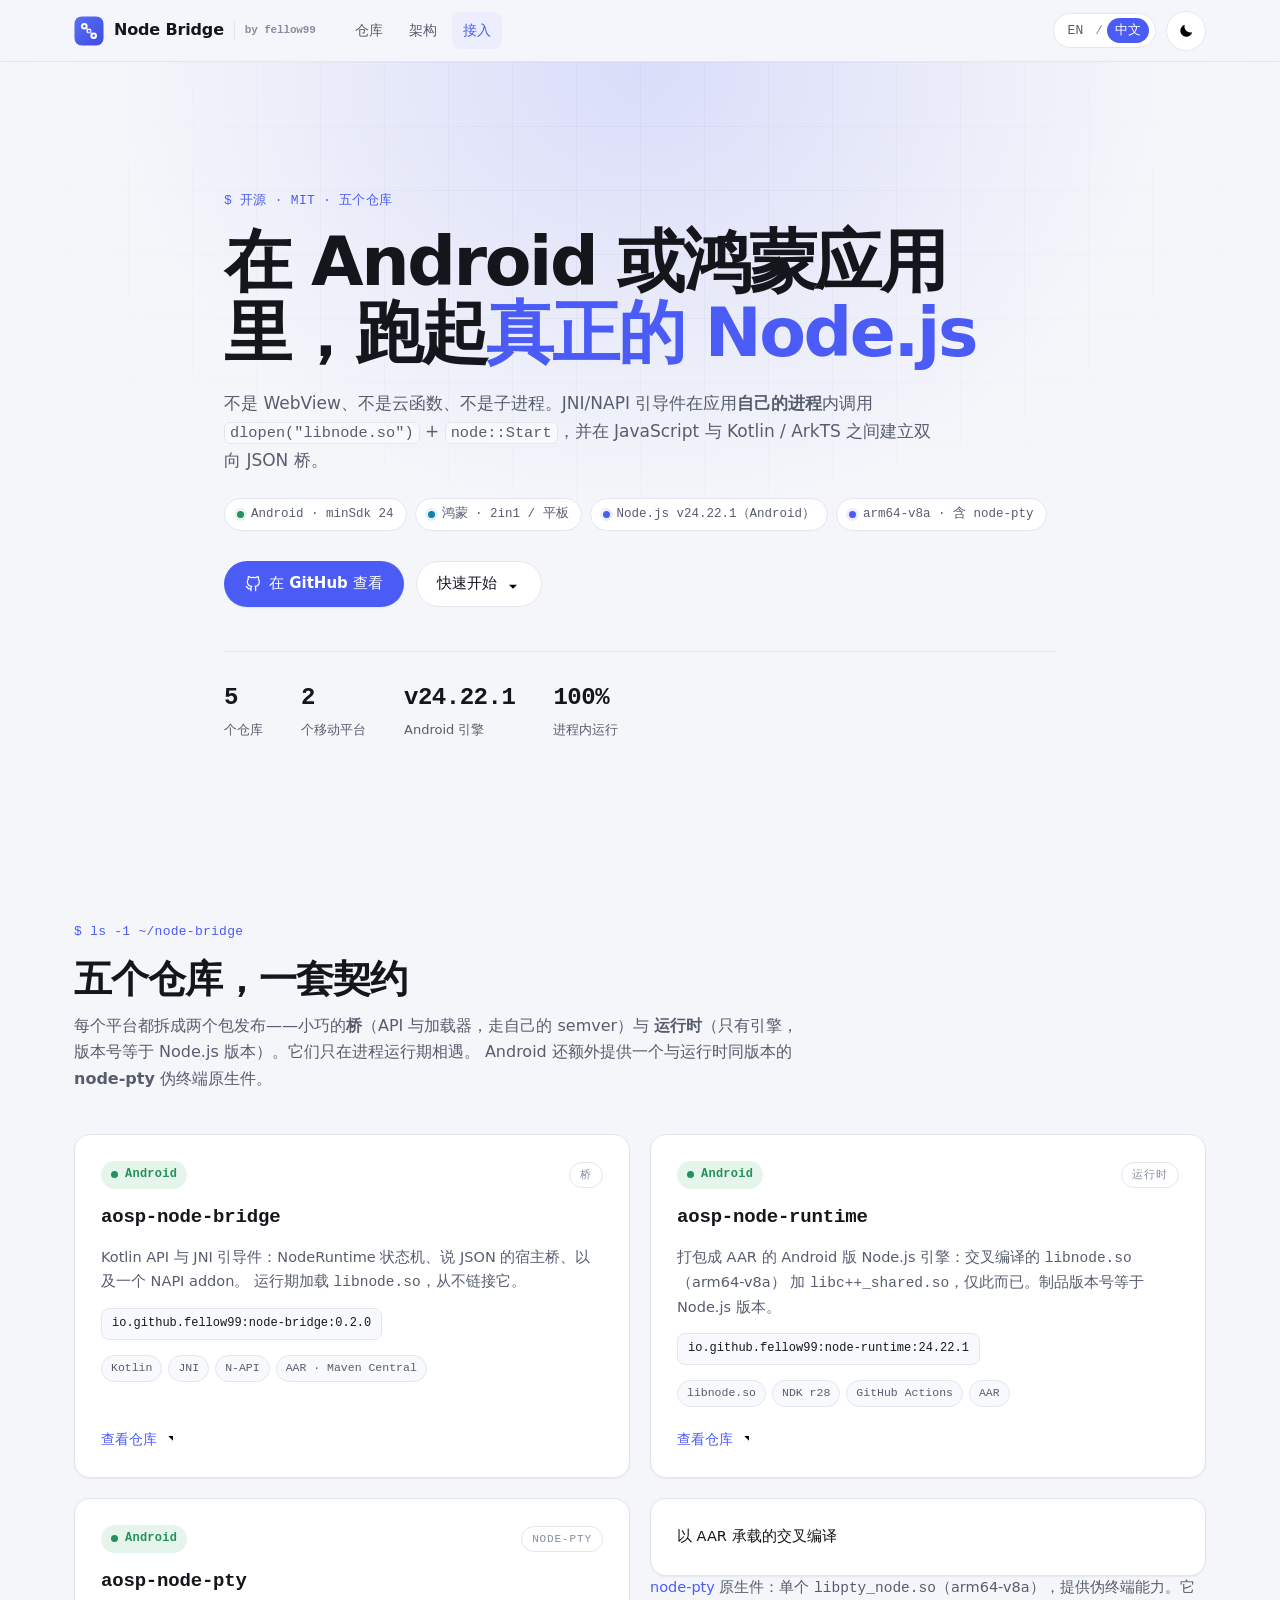
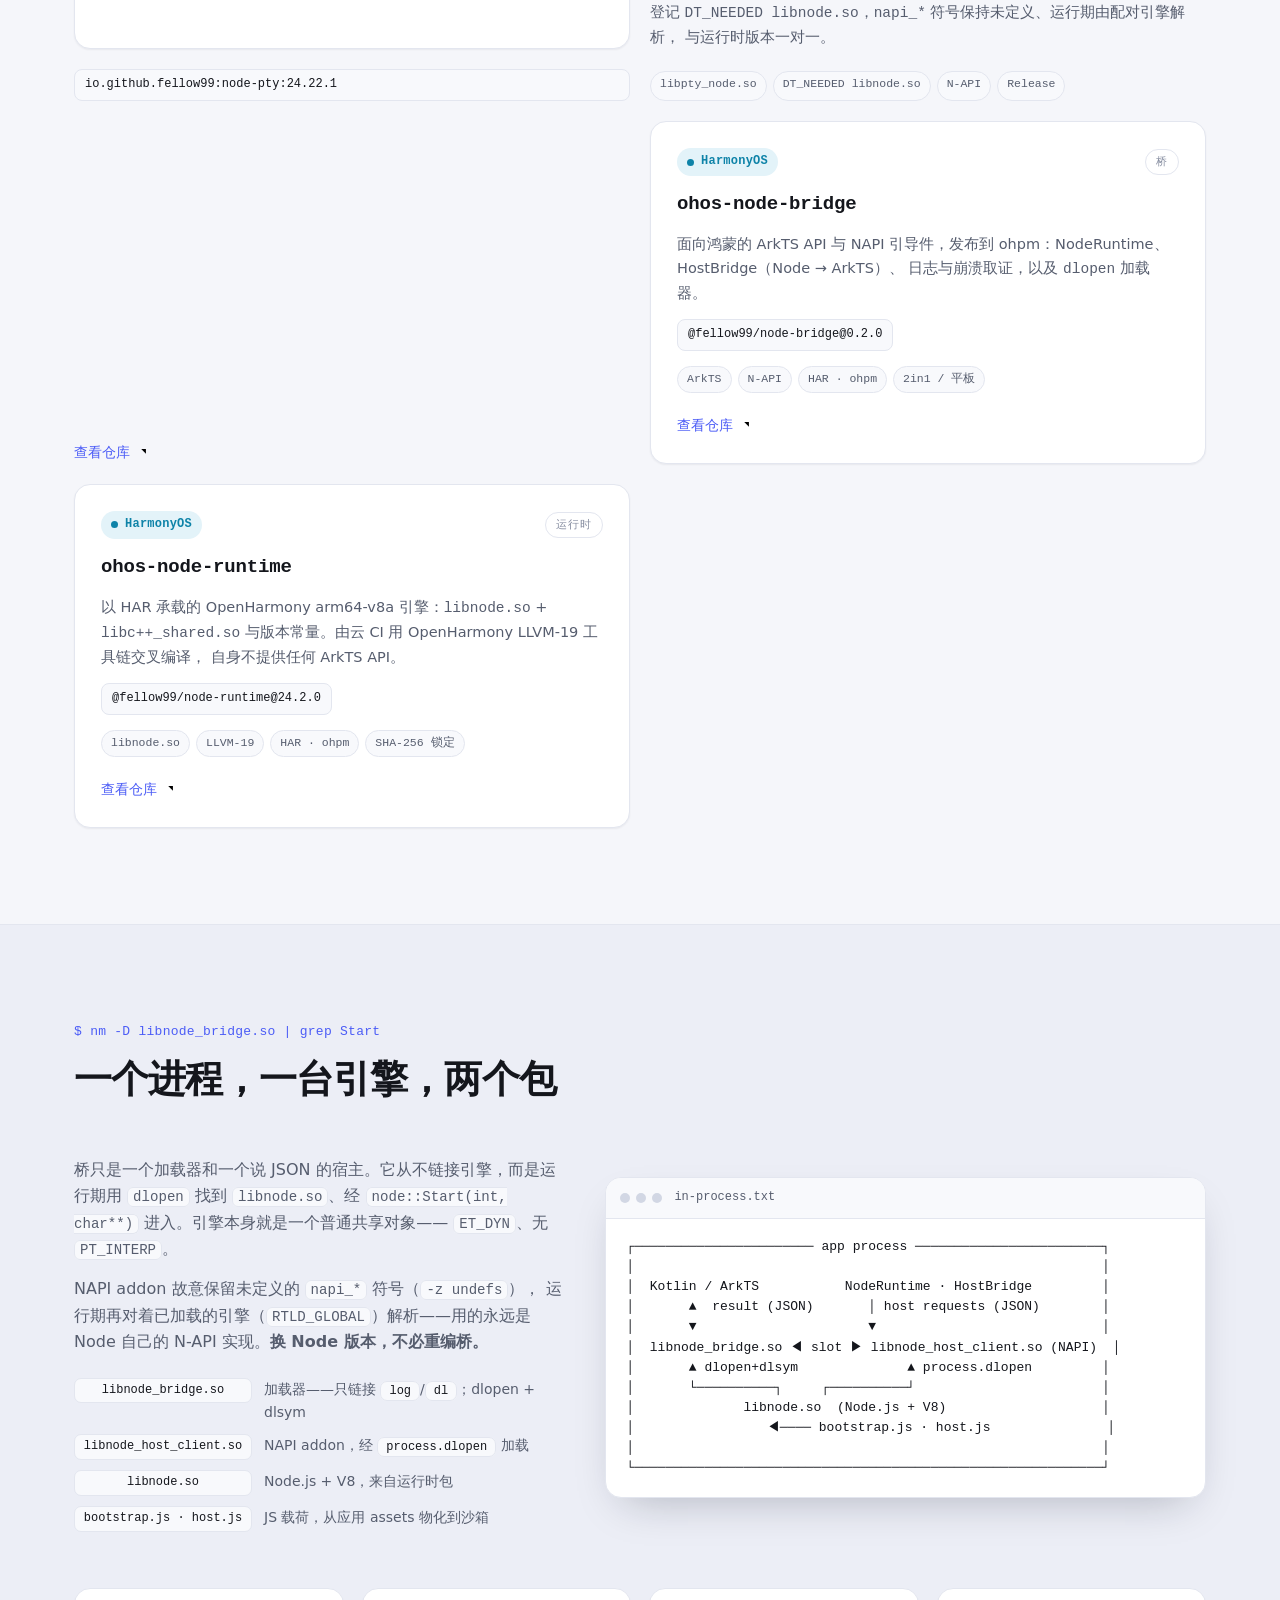
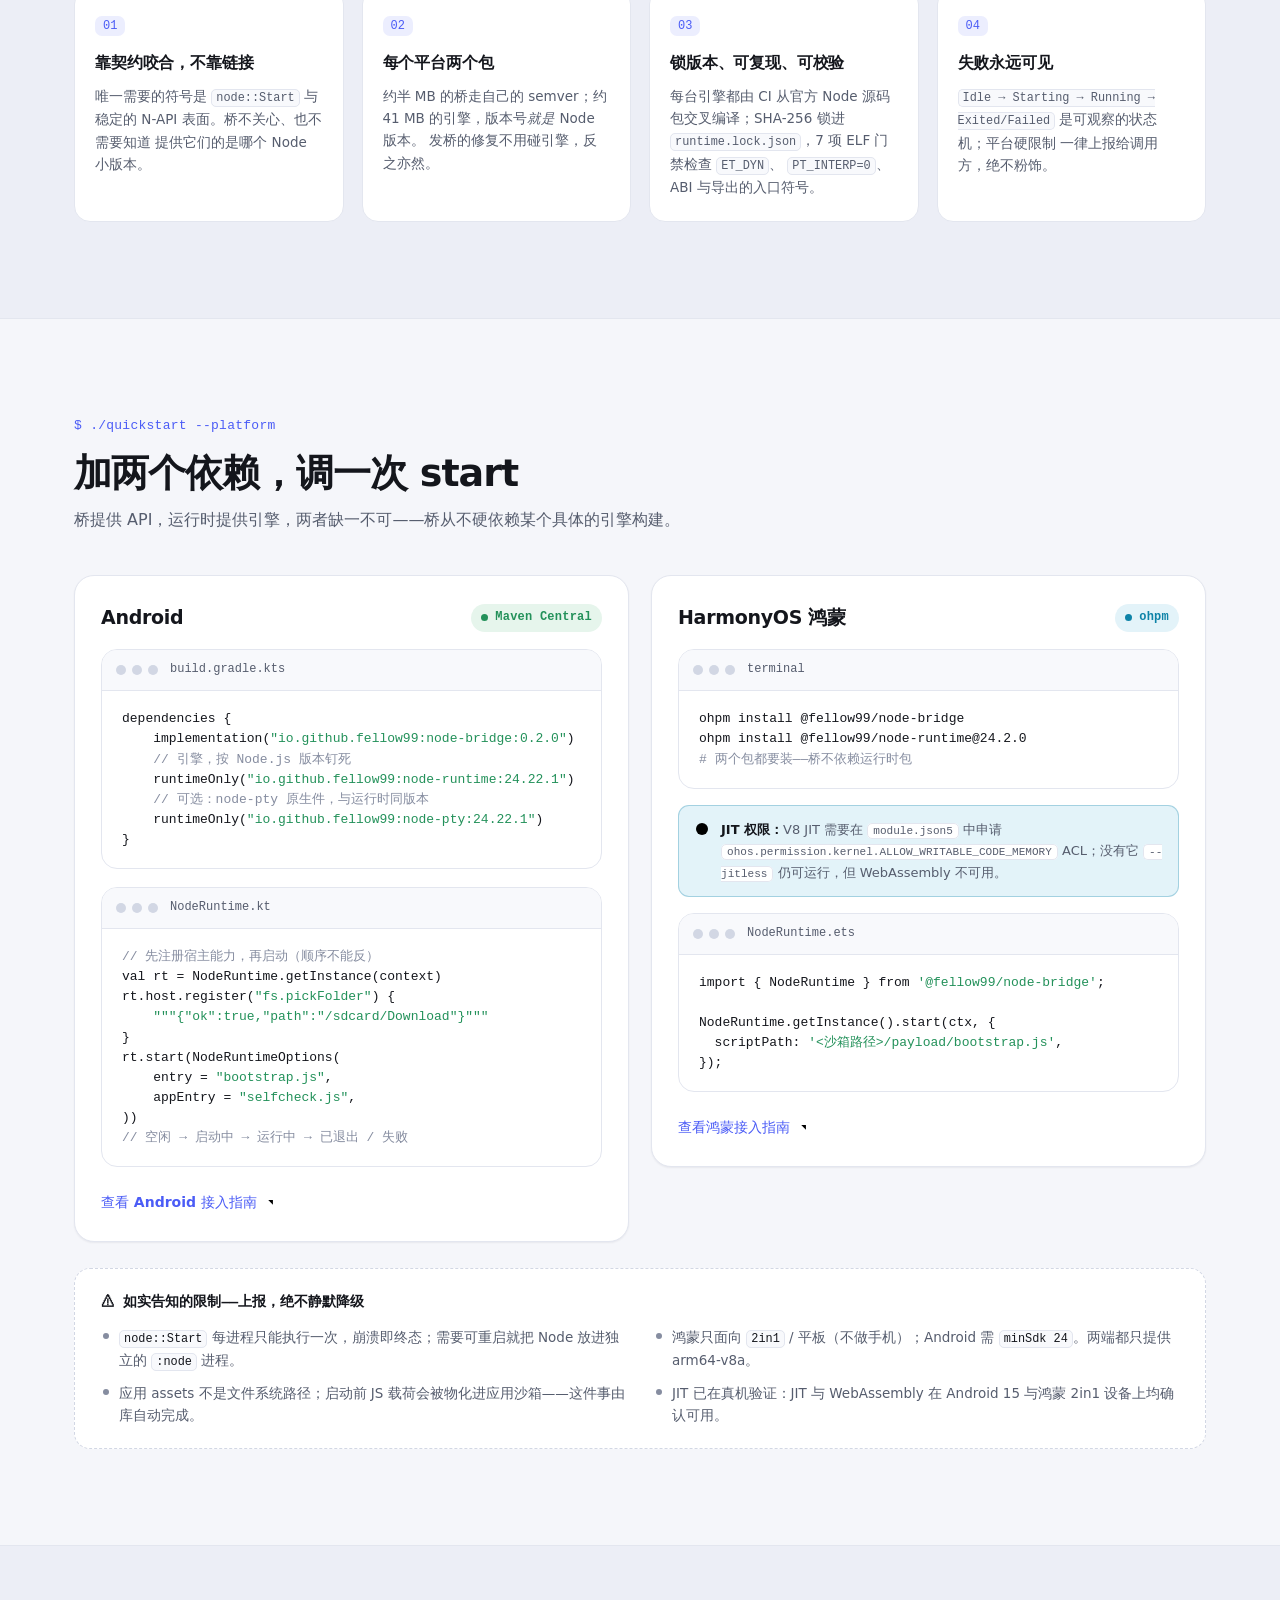
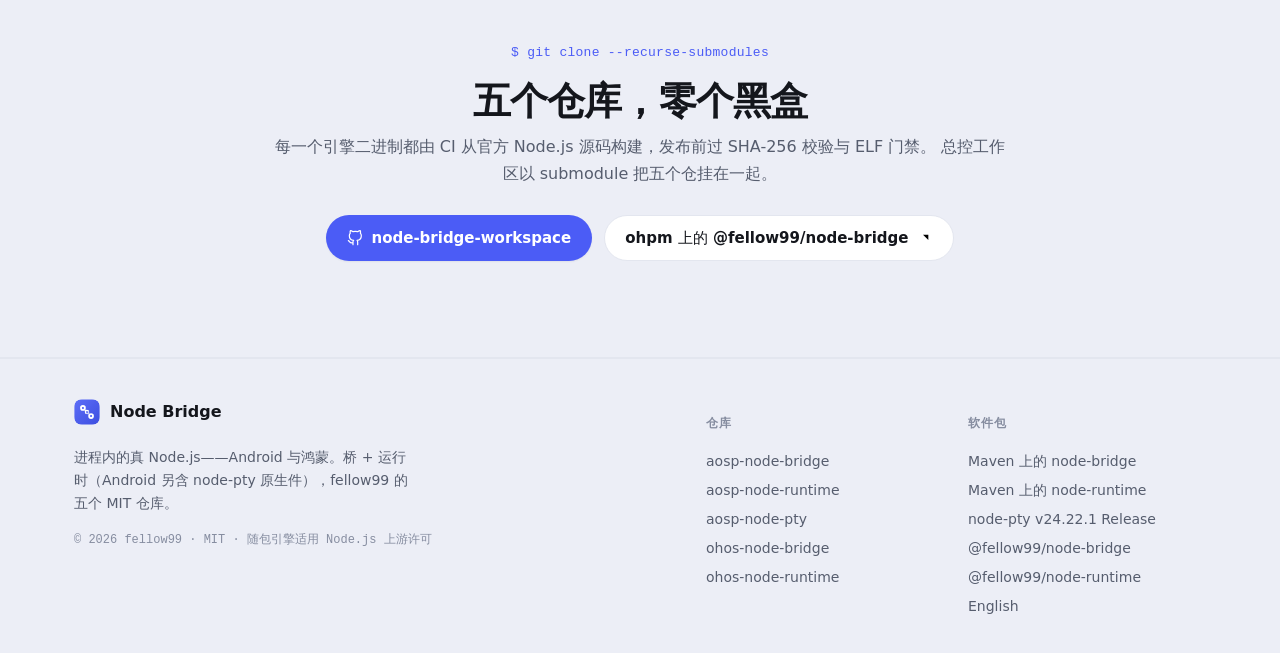
==== commit edc6caa1: "docs: add aosp-node-pty as fifth repo; bump Android engine to Node v24.22.1" ====
--- a/index_zh.html
+++ b/index_zh.html
@@ -5,7 +5,7 @@
 <meta name="viewport" content="width=device-width, initial-scale=1.0">
 <meta name="color-scheme" content="light dark">
 <title>Node Bridge — 在 Android 与鸿蒙应用内运行真正的 Node.js</title>
-<meta name="description" content="把真正的 Node.js 运行时嵌进 Android 或鸿蒙应用自己的进程：JNI/NAPI 引导件以 dlopen(&quot;libnode.so&quot;) + node::Start 启动，并在 JavaScript 与 Kotlin / ArkTS 之间建立双向 JSON 桥。四个 MIT 仓库：每个平台各一个桥包与运行时包。">
+<meta name="description" content="把真正的 Node.js 运行时嵌进 Android 或鸿蒙应用自己的进程：JNI/NAPI 引导件以 dlopen(&quot;libnode.so&quot;) + node::Start 启动，并在 JavaScript 与 Kotlin / ArkTS 之间建立双向 JSON 桥。五个 MIT 仓库：每个平台各一个桥包与运行时包，Android 另加一个 node-pty 原生件。">
 <meta name="theme-color" media="(prefers-color-scheme: light)" content="#f5f6fa">
 <meta name="theme-color" media="(prefers-color-scheme: dark)" content="#08090d">
 <link rel="canonical" href="https://fellow99.github.io/node-bridge-website/index_zh.html">
@@ -15,7 +15,7 @@
 <meta property="og:type" content="website">
 <meta property="og:site_name" content="Node Bridge">
 <meta property="og:title" content="Node Bridge — 在 Android 与鸿蒙应用内运行真正的 Node.js">
-<meta property="og:description" content="在应用自己的进程内 dlopen(&quot;libnode.so&quot;) + node::Start。Android（Maven）与鸿蒙（ohpm）各有桥包 + 运行时包，Node v24.2.0，MIT。">
+<meta property="og:description" content="在应用自己的进程内 dlopen(&quot;libnode.so&quot;) + node::Start。Android（Maven）与鸿蒙（ohpm）各有桥包 + 运行时包，Android Node v24.22.1，另含 node-pty 原生件，MIT。">
 <meta property="og:url" content="https://fellow99.github.io/node-bridge-website/index_zh.html">
 <meta property="og:locale" content="zh_CN">
 <meta property="og:locale:alternate" content="en_US">
@@ -104,7 +104,7 @@
   <!-- ============================== HERO ============================== -->
   <section class="hero" id="top">
     <div class="container hero-inner">
-      <p class="eyebrow reveal">开源 · MIT · 四个仓库</p>
+      <p class="eyebrow reveal">开源 · MIT · 五个仓库</p>
       <h1 class="hero-title reveal">在 Android 或鸿蒙应用里，跑起<span class="accent">真正的 Node.js</span></h1>
       <p class="hero-lede reveal">
         不是 WebView、不是云函数、不是子进程。JNI/NAPI 引导件在应用<strong>自己的进程</strong>内调用
@@ -115,8 +115,8 @@
       <ul class="chip-row reveal" aria-label="目标平台">
         <li class="chip"><span class="dot dot-android" aria-hidden="true"></span>Android · minSdk 24</li>
         <li class="chip"><span class="dot dot-harmony" aria-hidden="true"></span>鸿蒙 · 2in1 / 平板</li>
-        <li class="chip"><span class="dot dot-node" aria-hidden="true"></span>Node.js v24.2.0</li>
-        <li class="chip"><span class="dot dot-node" aria-hidden="true"></span>arm64-v8a</li>
+        <li class="chip"><span class="dot dot-node" aria-hidden="true"></span>Node.js v24.22.1（Android）</li>
+        <li class="chip"><span class="dot dot-node" aria-hidden="true"></span>arm64-v8a · 含 node-pty</li>
       </ul>
 
       <div class="hero-actions reveal">
@@ -131,9 +131,9 @@
       </div>
 
       <ul class="stat-strip reveal">
-        <li><span class="stat-num">4</span><span class="stat-label">个仓库</span></li>
+        <li><span class="stat-num">5</span><span class="stat-label">个仓库</span></li>
         <li><span class="stat-num">2</span><span class="stat-label">个移动平台</span></li>
-        <li><span class="stat-num">v24.2.0</span><span class="stat-label">Node.js 引擎</span></li>
+        <li><span class="stat-num">v24.22.1</span><span class="stat-label">Android 引擎</span></li>
         <li><span class="stat-num">100%</span><span class="stat-label">进程内运行</span></li>
       </ul>
     </div>
@@ -144,10 +144,11 @@
     <div class="container">
       <header class="section-head reveal">
         <p class="eyebrow">ls -1 ~/node-bridge</p>
-        <h2 class="section-title">四个仓库，一套契约</h2>
+        <h2 class="section-title">五个仓库，一套契约</h2>
         <p class="section-lede">
           每个平台都拆成两个包发布——小巧的<strong>桥</strong>（API 与加载器，走自己的 semver）与
           <strong>运行时</strong>（只有引擎，版本号等于 Node.js 版本）。它们只在进程运行期相遇。
+          Android 还额外提供一个与运行时同版本的 <strong>node-pty</strong> 伪终端原生件。
         </p>
       </header>
 
@@ -180,9 +181,28 @@
             打包成 AAR 的 Android 版 Node.js 引擎：交叉编译的 <code>libnode.so</code>（arm64-v8a）
             加 <code>libc++_shared.so</code>，仅此而已。制品版本号等于 Node.js 版本。
           </p>
-          <code class="coord-chip">io.github.fellow99:node-runtime:24.2.0</code>
+          <code class="coord-chip">io.github.fellow99:node-runtime:24.22.1</code>
           <ul class="card-tags">
             <li>libnode.so</li><li>NDK r28</li><li>GitHub Actions</li><li>AAR</li>
+          </ul>
+          <span class="card-link">查看仓库 <svg aria-hidden="true"><use href="#i-external"></use></svg></span>
+        </a>
+
+        <a class="repo-card reveal" href="https://github.com/fellow99/aosp-node-pty" target="_blank" rel="noopener">
+          <div class="card-top">
+            <span class="plat-badge plat-android"><span class="dot" aria-hidden="true"></span>Android</span>
+            <span class="role-pill">node-pty</span>
+          </div>
+          <h3 class="repo-title">aosp-node-pty</h3>
+          <p class="repo-desc">
+            以 AAR 承载的交叉编译 <a href="https://www.npmjs.com/package/node-pty" target="_blank" rel="noopener">node-pty</a>
+            原生件：单个 <code>libpty_node.so</code>（arm64-v8a），提供伪终端能力。它登记
+            <code>DT_NEEDED libnode.so</code>，<code>napi_*</code> 符号保持未定义、运行期由配对引擎解析，
+            与运行时版本一对一。
+          </p>
+          <code class="coord-chip">io.github.fellow99:node-pty:24.22.1</code>
+          <ul class="card-tags">
+            <li>libpty_node.so</li><li>DT_NEEDED libnode.so</li><li>N-API</li><li>Release</li>
           </ul>
           <span class="card-link">查看仓库 <svg aria-hidden="true"><use href="#i-external"></use></svg></span>
         </a>
@@ -340,7 +360,9 @@
 <pre class="codewin-body">dependencies {
     implementation(<span class="s">"io.github.fellow99:node-bridge:0.2.0"</span>)
     <span class="c">// 引擎，按 Node.js 版本钉死</span>
-    runtimeOnly(<span class="s">"io.github.fellow99:node-runtime:24.2.0"</span>)
+    runtimeOnly(<span class="s">"io.github.fellow99:node-runtime:24.22.1"</span>)
+    <span class="c">// 可选：node-pty 原生件，与运行时同版本</span>
+    runtimeOnly(<span class="s">"io.github.fellow99:node-pty:24.22.1"</span>)
 }</pre>
           </figure>
 
@@ -427,10 +449,10 @@
     <div class="container">
       <header class="section-head reveal">
         <p class="eyebrow">git clone --recurse-submodules</p>
-        <h2 class="section-title">四个仓库，零个黑盒</h2>
+        <h2 class="section-title">五个仓库，零个黑盒</h2>
         <p class="section-lede">
           每一个引擎二进制都由 CI 从官方 Node.js 源码构建，发布前过 SHA-256 校验与 ELF 门禁。
-          总控工作区以 submodule 把四个仓挂在一起。
+          总控工作区以 submodule 把五个仓挂在一起。
         </p>
       </header>
       <div class="hero-actions reveal">
@@ -455,7 +477,7 @@
         <img class="brand-logo" src="images/logo.svg" alt="">
         <span>Node Bridge</span>
       </div>
-      <p class="footer-one">进程内的真 Node.js——Android 与鸿蒙。桥 + 运行时，fellow99 的四个 MIT 仓库。</p>
+      <p class="footer-one">进程内的真 Node.js——Android 与鸿蒙。桥 + 运行时（Android 另含 node-pty 原生件），fellow99 的五个 MIT 仓库。</p>
       <p class="footer-copy">© <span data-year>2026</span> fellow99 · MIT · 随包引擎适用 Node.js 上游许可</p>
     </div>
 
@@ -464,6 +486,7 @@
         <h4>仓库</h4>
         <a href="https://github.com/fellow99/aosp-node-bridge" target="_blank" rel="noopener">aosp-node-bridge</a>
         <a href="https://github.com/fellow99/aosp-node-runtime" target="_blank" rel="noopener">aosp-node-runtime</a>
+        <a href="https://github.com/fellow99/aosp-node-pty" target="_blank" rel="noopener">aosp-node-pty</a>
         <a href="https://github.com/fellow99/ohos-node-bridge" target="_blank" rel="noopener">ohos-node-bridge</a>
         <a href="https://github.com/fellow99/ohos-node-runtime" target="_blank" rel="noopener">ohos-node-runtime</a>
       </nav>
@@ -471,6 +494,7 @@
         <h4>软件包</h4>
         <a href="https://central.sonatype.com/artifact/io.github.fellow99/node-bridge" target="_blank" rel="noopener">Maven 上的 node-bridge</a>
         <a href="https://central.sonatype.com/artifact/io.github.fellow99/node-runtime" target="_blank" rel="noopener">Maven 上的 node-runtime</a>
+        <a href="https://github.com/fellow99/aosp-node-pty/releases/tag/v24.22.1" target="_blank" rel="noopener">node-pty v24.22.1 Release</a>
         <a href="https://ohpm.openharmony.cn/#/cn/detail/@fellow99%2Fnode-bridge" target="_blank" rel="noopener">@fellow99/node-bridge</a>
         <a href="https://ohpm.openharmony.cn/#/cn/detail/@fellow99%2Fnode-runtime" target="_blank" rel="noopener">@fellow99/node-runtime</a>
         <a href="index.html" hreflang="en">English</a>
